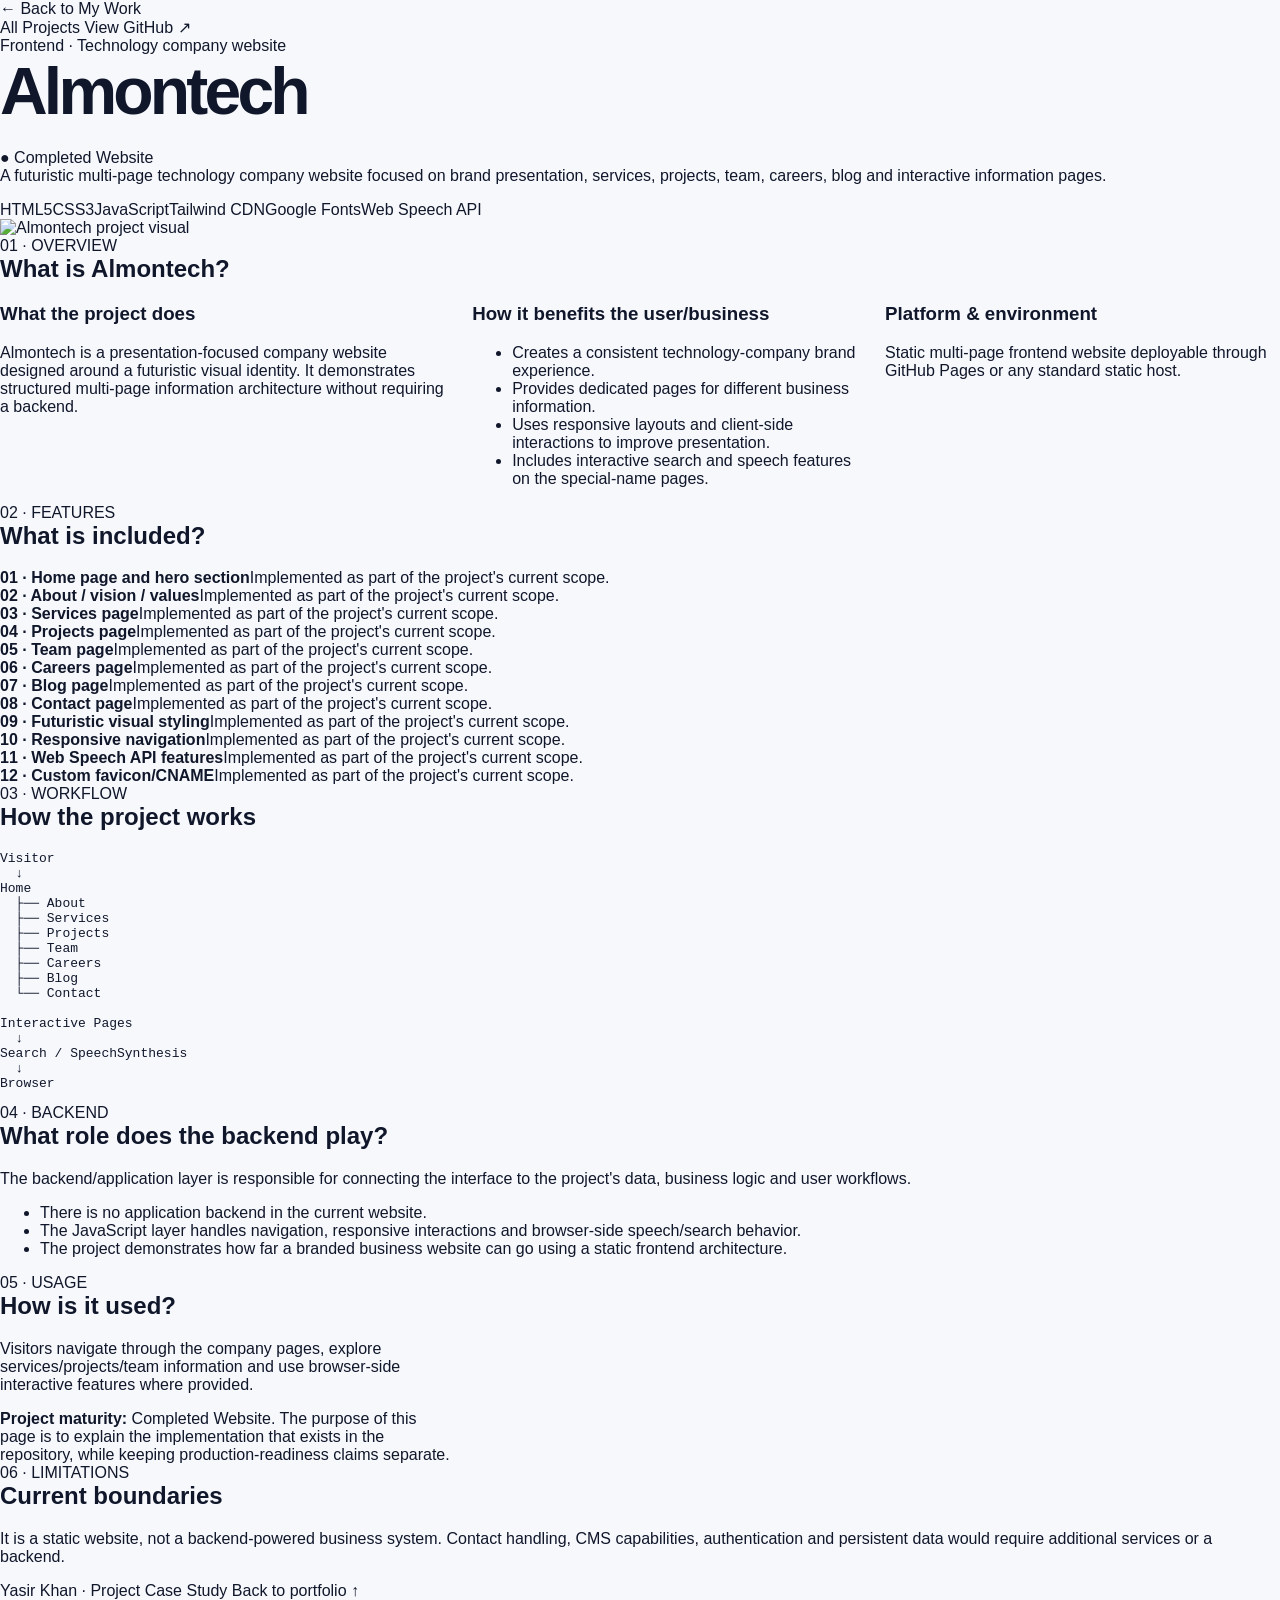
==== projects/almontech.html @ 85cd661d "Add Almontech project case study page" ====
<!DOCTYPE html>
<html lang="en">
<head>
  <meta charset="UTF-8">
  <meta name="viewport" content="width=device-width,initial-scale=1.0">
  <meta name="description" content="Almontech — Yasir Khan project case study: what it is, how it works, technology stack, workflow and backend role.">
  <title>Almontech | Yasir Khan Portfolio</title>
  <link rel="stylesheet" href="../styles.css">
  <link rel="stylesheet" href="project.css">
</head>
<body class="project-page">
  <header class="project-topbar">
    <div class="project-shell project-topbar-inner">
      <a class="project-back" href="../index.html#work">← Back to My Work</a>
      <div class="project-top-actions">
        <a href="../index.html#work">All Projects</a>
        <a class="primary" href="https://github.com/yasirkhan251/Almontech" target="_blank" rel="noreferrer">View GitHub ↗</a>
      </div>
    </div>
  </header>

  <main class="project-shell">
    <section class="project-hero" data-reveal>
      <div>
        <span class="project-kicker">Frontend · Technology company website</span>
        <h1>Almontech</h1>
        <span class="status-badge ">● Completed Website</span>
        <p class="project-lead">A futuristic multi-page technology company website focused on brand presentation, services, projects, team, careers, blog and interactive information pages.</p>
        <div class="project-meta"><span>HTML5</span><span>CSS3</span><span>JavaScript</span><span>Tailwind CDN</span><span>Google Fonts</span><span>Web Speech API</span></div>
      </div>
      <div class="project-hero-art">
        <img src="https://images.unsplash.com/photo-1516321318423-f06f85e504b3?auto=format&fit=crop&w=1400&q=80" alt="Almontech project visual">
      </div>
    </section>

    <section class="project-section">
      <div class="project-section-heading">
        <span class="project-kicker">01 · OVERVIEW</span>
        <h2>What is Almontech?</h2>
      </div>
      <div class="project-grid">
        <article class="project-card-detail" data-reveal>
          <h3>What the project does</h3>
          <p>Almontech is a presentation-focused company website designed around a futuristic visual identity. It demonstrates structured multi-page information architecture without requiring a backend.</p>
        </article>
        <article class="project-card-detail" data-reveal>
          <h3>How it benefits the user/business</h3>
          <ul><li>Creates a consistent technology-company brand experience.</li><li>Provides dedicated pages for different business information.</li><li>Uses responsive layouts and client-side interactions to improve presentation.</li><li>Includes interactive search and speech features on the special-name pages.</li></ul>
        </article>
        <article class="project-card-detail full" data-reveal>
          <h3>Platform & environment</h3>
          <p>Static multi-page frontend website deployable through GitHub Pages or any standard static host.</p>
        </article>
      </div>
    </section>

    <section class="project-section">
      <div class="project-section-heading">
        <span class="project-kicker">02 · FEATURES</span>
        <h2>What is included?</h2>
      </div>
      <div class="project-feature-list">
        <div data-reveal><strong>01 · Home page and hero section</strong><span>Implemented as part of the project's current scope.</span></div><div data-reveal><strong>02 · About / vision / values</strong><span>Implemented as part of the project's current scope.</span></div><div data-reveal><strong>03 · Services page</strong><span>Implemented as part of the project's current scope.</span></div><div data-reveal><strong>04 · Projects page</strong><span>Implemented as part of the project's current scope.</span></div><div data-reveal><strong>05 · Team page</strong><span>Implemented as part of the project's current scope.</span></div><div data-reveal><strong>06 · Careers page</strong><span>Implemented as part of the project's current scope.</span></div><div data-reveal><strong>07 · Blog page</strong><span>Implemented as part of the project's current scope.</span></div><div data-reveal><strong>08 · Contact page</strong><span>Implemented as part of the project's current scope.</span></div><div data-reveal><strong>09 · Futuristic visual styling</strong><span>Implemented as part of the project's current scope.</span></div><div data-reveal><strong>10 · Responsive navigation</strong><span>Implemented as part of the project's current scope.</span></div><div data-reveal><strong>11 · Web Speech API features</strong><span>Implemented as part of the project's current scope.</span></div><div data-reveal><strong>12 · Custom favicon/CNAME</strong><span>Implemented as part of the project's current scope.</span></div>
      </div>
    </section>

    <section class="project-section">
      <div class="project-section-heading">
        <span class="project-kicker">03 · WORKFLOW</span>
        <h2>How the project works</h2>
      </div>
      <article class="project-card-detail full" data-reveal>
        <pre class="project-flow">Visitor
  ↓
Home
  ├── About
  ├── Services
  ├── Projects
  ├── Team
  ├── Careers
  ├── Blog
  └── Contact

Interactive Pages
  ↓
Search / SpeechSynthesis
  ↓
Browser</pre>
      </article>
    </section>

    <section class="project-section">
      <div class="project-section-heading">
        <span class="project-kicker">04 · BACKEND</span>
        <h2>What role does the backend play?</h2>
      </div>
      <article class="project-backend" data-reveal>
        <p>The backend/application layer is responsible for connecting the interface to the project's data, business logic and user workflows.</p>
        <ul><li>There is no application backend in the current website.</li><li>The JavaScript layer handles navigation, responsive interactions and browser-side speech/search behavior.</li><li>The project demonstrates how far a branded business website can go using a static frontend architecture.</li></ul>
      </article>
    </section>

    <section class="project-section">
      <div class="project-section-heading">
        <span class="project-kicker">05 · USAGE</span>
        <h2>How is it used?</h2>
      </div>
      <div class="project-grid">
        <article class="project-card-detail full" data-reveal>
          <p>Visitors navigate through the company pages, explore services/projects/team information and use browser-side interactive features where provided.</p>
          <div class="project-note"><strong>Project maturity:</strong> Completed Website. The purpose of this page is to explain the implementation that exists in the repository, while keeping production-readiness claims separate.</div>
        </article>
      </div>
    </section>

    <section class="project-section">
      <div class="project-section-heading">
        <span class="project-kicker">06 · LIMITATIONS</span>
        <h2>Current boundaries</h2>
      </div>
      <article class="project-card-detail full" data-reveal>
        <p>It is a static website, not a backend-powered business system. Contact handling, CMS capabilities, authentication and persistent data would require additional services or a backend.</p>
      </article>
    </section>
  </main>

  <footer class="project-shell project-footer">
    <span>Yasir Khan · Project Case Study</span>
    <a href="../index.html#work">Back to portfolio ↑</a>
  </footer>

  <script src="project.js"></script>
</body>
</html>
---- styles.css ----
:root {
  --ink: #101828; --muted: #667085; --line: #e8ebf0; --blue: #3267e9; --blue-dark: #2452c7;
  --paper: #fbfcfe; --soft: #f2f5fa; --white: #fff; --font: "DM Sans", sans-serif; --display: "Manrope", sans-serif;
}
* { box-sizing: border-box; }
html { scroll-behavior: smooth; }
body { margin: 0; background: var(--paper); color: var(--ink); font-family: var(--font); -webkit-font-smoothing: antialiased; }
a { color: inherit; text-decoration: none; }
.container { width: min(1160px, calc(100% - 48px)); margin-inline: auto; }
.site-header { position: sticky; top: 0; z-index: 20; background: rgba(251,252,254,.88); backdrop-filter: blur(16px); border-bottom: 1px solid rgba(232,235,240,.75); }
.nav { height: 76px; display: flex; align-items: center; justify-content: space-between; }
.brand { display: inline-flex; align-items: center; gap: 10px; font: 800 21px var(--display); letter-spacing: -1px; }
.brand-mark { width: 34px; height: 34px; display: grid; place-items: center; border-radius: 10px; background: var(--ink); color: white; font: 800 11px var(--display); letter-spacing: -.5px; }
.brand-dot { color: var(--blue); }
.nav-links { display: flex; align-items: center; gap: 34px; font-size: 13px; font-weight: 600; color: #667085; }
.nav-link { transition: color .2s; }.nav-link:hover,.nav-link.active { color: var(--ink); }
.nav-cta { padding: 11px 16px; background: var(--ink); color: white; border-radius: 9px; transition: transform .2s, background .2s; }
.nav-cta:hover { background: var(--blue); transform: translateY(-2px); }.nav-cta span { margin-left: 8px; }
.menu-toggle { display: none; border: 0; background: none; padding: 8px; }
.menu-toggle span { display: block; width: 22px; height: 2px; background: var(--ink); margin: 5px; }
.hero { min-height: 630px; display: grid; grid-template-columns: 1.02fr .98fr; align-items: center; gap: 42px; padding-top: 52px; padding-bottom: 76px; }
.hero-copy { padding: 15px 0 0; position: relative; z-index: 1; }
.availability { display: inline-flex; align-items: center; gap: 9px; border: 1px solid #dcefe4; background: #f1fbf5; color: #28784a; padding: 8px 12px; border-radius: 100px; font-size: 11px; font-weight: 700; margin-bottom: 27px; }
.status-dot { width: 7px; height: 7px; background: #35b66a; border-radius: 50%; box-shadow: 0 0 0 4px #d9f5e4; }
.eyebrow { font-size: 10px; letter-spacing: 2px; font-weight: 800; color: var(--blue); margin: 0 0 16px; }
h1,h2,h3,p { margin-top: 0; }
h1 { font: 800 clamp(42px,5.3vw,66px)/1.12 var(--display); letter-spacing: -3.8px; margin: 0 0 20px; }
.gradient-text { background: linear-gradient(100deg,#3267e9 5%,#7c65dc 58%,#a46bd0); -webkit-background-clip: text; background-clip: text; color: transparent; }
.hero-description { max-width: 475px; font-size: 15px; line-height: 1.85; color: var(--muted); margin-bottom: 27px; }
.hero-actions { display: flex; gap: 12px; flex-wrap: wrap; }
.button { min-height: 46px; display: inline-flex; align-items: center; justify-content: center; gap: 13px; padding: 0 18px; border-radius: 9px; font-size: 12px; font-weight: 700; transition: transform .2s, box-shadow .2s, background .2s; }
.button:hover { transform: translateY(-2px); }.button-primary { color: white; background: var(--blue); box-shadow: 0 8px 18px rgba(50,103,233,.2); }.button-primary:hover { background: var(--blue-dark); box-shadow: 0 11px 24px rgba(50,103,233,.25); }
.button-secondary { border: 1px solid #e0e4eb; background: white; }.button-secondary:hover { border-color: #b6c4e8; }
.hero-meta { display: flex; align-items: center; gap: 22px; margin-top: 45px; color: #7a8494; font-size: 10px; line-height: 1.7; }
.meta-item { display: flex; align-items: center; gap: 10px; }.meta-item strong { color: #344054; font-weight: 700; }.meta-icon { color: var(--blue); font-size: 20px; }.code-icon { font-size: 15px; font-weight: 800; }.meta-divider { height: 30px; width: 1px; background: #e1e5ec; }
.hero-visual { min-height: 430px; position: relative; display: grid; place-items: center; }
.visual-glow { position: absolute; width: 370px; height: 370px; border-radius: 50%; background: radial-gradient(circle,rgba(95,131,239,.15),rgba(167,148,239,.08) 48%,transparent 72%); }
.browser-card { width: min(100%, 475px); position: relative; z-index: 1; border: 1px solid #e3e8f2; background: white; border-radius: 14px; padding: 9px; box-shadow: 0 25px 65px rgba(28,45,87,.13),0 3px 9px rgba(28,45,87,.04); transform: perspective(1000px) rotateY(-5deg) rotateX(2deg); }
.browser-top { height: 27px; display: flex; align-items: center; gap: 13px; padding: 0 7px 8px; }.browser-dots { display: flex; gap: 4px; }.browser-dots i,.preview-bar b { width: 6px; height: 6px; border-radius: 50%; background: #e2e6ee; }.browser-dots i:first-child { background: #f29b91; }.browser-dots i:nth-child(2) { background: #f4c56a; }.browser-dots i:nth-child(3) { background: #70c99b; }.browser-address { flex: 1; height: 17px; background: #f5f7fa; border-radius: 4px; display: flex; align-items: center; justify-content: center; gap: 5px; color: #a0a7b4; font-size: 6px; }.browser-address span { width: 5px; height: 5px; border: 1px solid #a0a7b4; border-radius: 2px; }.browser-menu { color: #a0a7b4; font-size: 8px; letter-spacing: 1px; }
.mock-site { border-radius: 7px; background: #f7f8fc; min-height: 292px; overflow: hidden; padding: 18px 22px 12px; }.mock-nav { display: flex; align-items: center; gap: 16px; }.mock-logo { width: 39px; height: 8px; border-radius: 3px; background: #27354e; }.mock-nav-lines { display: flex; gap: 11px; margin-left: auto; }.mock-nav-lines i { width: 24px; height: 4px; background: #d9deea; border-radius: 4px; }.mock-avatar { width: 16px; height: 16px; border-radius: 50%; background: #d7e1fb; }
.mock-content { display: grid; grid-template-columns: 1fr 1fr; align-items: center; gap: 12px; padding: 42px 0 30px; }.mock-kicker { width: 55px; height: 5px; border-radius: 3px; background: #8ba9f7; margin-bottom: 13px; }.mock-heading { width: 132px; height: 13px; border-radius: 3px; background: #27354e; margin-bottom: 7px; }.mock-heading.short { width: 94px; }.mock-paragraph { width: 125px; height: 4px; border-radius: 3px; background: #d6dce7; margin-top: 12px; }.mock-paragraph.tiny { width: 92px; margin-top: 5px; }.mock-button { width: 57px; height: 18px; border-radius: 4px; background: #4775ed; margin-top: 17px; }
.mock-art { height: 155px; position: relative; display: grid; place-items: center; }.art-circle { position: absolute; width: 125px; height: 125px; border-radius: 50%; background: linear-gradient(140deg,#c9d7ff,#e5dcff); right: 4px; top: 10px; }.art-card { position: relative; z-index: 1; width: 105px; height: 120px; background: white; border: 1px solid #edf0f5; border-radius: 7px; box-shadow: 0 9px 18px rgba(43,63,111,.1); padding: 11px; transform: rotate(5deg); }.art-card-top { height: 47px; background: linear-gradient(135deg,#b7cafa,#e4dafa); border-radius: 4px; margin-bottom: 9px; }.art-card-line { height: 5px; width: 67px; border-radius: 3px; background: #dfe4ed; margin-bottom: 5px; }.art-card-line.small { width: 42px; }.art-card-button { height: 12px; width: 37px; border-radius: 3px; background: #4775ed; margin-top: 8px; }.art-spark { position: absolute; z-index: 2; color: #8e7ce6; font-size: 23px; right: -3px; top: 0; }.mock-bottom { display: flex; gap: 6px; }.mock-bottom span { height: 5px; width: 31%; background: #e9edf5; border-radius: 3px; }
.floating-chip { position: absolute; z-index: 2; background: white; border: 1px solid #e8ebf2; box-shadow: 0 10px 25px rgba(30,47,88,.09); border-radius: 9px; padding: 11px 14px; display: flex; align-items: center; gap: 9px; color: #475467; font-size: 10px; font-weight: 700; }.chip-top { top: 40px; right: -5px; }.chip-bottom { bottom: 40px; left: -15px; }.chip-icon { display: grid; place-items: center; width: 22px; height: 22px; background: #f0edff; color: #7e6ce0; border-radius: 6px; font-size: 15px; }.check-icon { display: grid; place-items: center; width: 22px; height: 22px; background: #e6f8ed; color: #2a9b5b; border-radius: 6px; font-size: 13px; }.visual-index { position: absolute; bottom: 2px; right: 0; display: flex; align-items: center; gap: 9px; font-size: 8px; letter-spacing: 1.4px; color: #a2aab8; font-weight: 800; }.visual-index span { width: 30px; height: 1px; background: #cbd2df; }
.trust-strip { border-top: 1px solid #edf0f5; border-bottom: 1px solid #edf0f5; background: white; }.trust-inner { min-height: 75px; display: flex; align-items: center; justify-content: space-between; gap: 22px; }.trust-label { color: #a1a8b5; font-size: 9px; font-weight: 800; letter-spacing: 1.4px; }.trust-item { color: #667085; font-size: 11px; font-weight: 600; display: flex; align-items: center; gap: 8px; white-space: nowrap; }.trust-item span { color: #4775ed; font-size: 17px; }
.section { padding-top: 105px; padding-bottom: 105px; }.section-heading { display: flex; align-items: end; justify-content: space-between; gap: 24px; }.section-heading h2,.about-copy h2 { font: 800 39px/1.2 var(--display); letter-spacing: -1.8px; margin: 0; }.muted-heading { color: #a0a8b6; }.text-link { font-size: 11px; font-weight: 700; color: #667085; padding-bottom: 6px; }.text-link span { color: var(--blue); margin-left: 7px; }.section-intro { max-width: 490px; color: var(--muted); font-size: 13px; line-height: 1.8; margin: 20px 0 32px; }
.project-grid { display: grid; grid-template-columns: 1.15fr 1fr 1fr; gap: 18px; }.project-card { min-width: 0; background: white; border: 1px solid #e9edf3; border-radius: 12px; overflow: hidden; transition: transform .25s,box-shadow .25s; }.project-card:hover { transform: translateY(-5px); box-shadow: 0 18px 35px rgba(29,47,87,.08); }.project-preview { height: 205px; overflow: hidden; position: relative; display: grid; place-items: center; }.preview-shop { background: #f4f0ed; }.preview-browser { width: 82%; height: 155px; border-radius: 7px; background: white; box-shadow: 0 8px 25px rgba(54,44,37,.1); padding: 7px; transform: rotate(-2deg); }.preview-bar { display: flex; gap: 3px; padding: 2px 4px 8px; }.preview-bar b { width: 4px; height: 4px; }.shop-layout { display: flex; height: 130px; gap: 7px; }.shop-sidebar { width: 22%; background: #f5f3f1; border-radius: 3px; padding: 12px 5px; }.shop-sidebar i { display: block; height: 4px; width: 80%; background: #ded9d3; border-radius: 2px; margin-bottom: 9px; }.shop-products { flex: 1; }.shop-title { height: 8px; width: 45%; background: #4a403d; border-radius: 3px; margin: 4px 0 9px; }.product-row { display: flex; gap: 5px; margin-bottom: 6px; }.product { height: 49px; flex: 1; border-radius: 3px; background: #ead9d2; }.product-b { background: #d7dce6; }.product-c { background: #d5e1d2; }.product-d { background: #e5d5c9; }.product-e { background: #e3e0d6; }.product-f { background: #cbd7e5; }
.preview-booking { background: #eaf0f7; }.booking-map { width: 100%; height: 100%; position: relative; background-color: #edf2f6; background-image: linear-gradient(35deg,transparent 45%,#d9e3e9 46%,#d9e3e9 49%,transparent 50%),linear-gradient(125deg,transparent 39%,#d9e3e9 40%,#d9e3e9 43%,transparent 44%),linear-gradient(80deg,transparent 65%,#d9e3e9 66%,#d9e3e9 69%,transparent 70%); }.map-road { position: absolute; height: 8px; background: white; border: 1px solid #dce4e9; border-width: 1px 0; transform: rotate(-24deg); width: 130%; left: -15%; top: 40%; }.road-two { top: 75%; transform: rotate(28deg); }.road-three { top: 13%; transform: rotate(67deg); }.map-pin { position: absolute; z-index: 1; color: #4775ed; font-size: 19px; text-shadow: 0 2px white; }.pin-one { top: 25%; left: 28%; }.pin-two { bottom: 20%; right: 29%; color: #e17c61; }.booking-panel { position: absolute; z-index: 2; right: 13px; top: 18px; width: 105px; background: white; border-radius: 6px; padding: 10px; box-shadow: 0 6px 20px rgba(34,54,83,.12); }.panel-line { height: 5px; width: 55%; background: #dfe5ee; border-radius: 3px; margin: 7px 0; }.panel-line.wide { width: 80%; background: #34435b; }.panel-field { height: 17px; background: #f2f5f9; border: 1px solid #e8edf3; border-radius: 3px; margin-top: 6px; }.panel-action { height: 16px; background: #4775ed; border-radius: 3px; margin-top: 8px; }
.preview-service { background: #eaf1f8; }.service-window { width: 78%; height: 150px; background: white; border-radius: 7px; box-shadow: 0 8px 24px rgba(43,62,88,.1); overflow: hidden; }.service-top { height: 19px; background: #f7f9fb; display: flex; gap: 4px; align-items: center; padding: 0 8px; }.service-top span { width: 4px; height: 4px; border-radius: 50%; background: #d5dce6; }.service-content { padding: 15px 16px; }.service-title { width: 66%; height: 9px; background: #34445c; border-radius: 3px; }.service-subtitle { width: 84%; height: 4px; background: #e1e6ed; border-radius: 3px; margin-top: 7px; }.service-tiles { display: flex; gap: 7px; margin-top: 15px; }.service-tiles i { display: grid; place-items: center; width: 30px; height: 28px; border-radius: 4px; background: #edf3ff; color: #4775ed; font-size: 14px; font-style: normal; }.service-bottom { width: 100%; height: 15px; background: #4775ed; border-radius: 3px; margin-top: 12px; }
.project-info { padding: 17px 18px 19px; display: flex; align-items: center; justify-content: space-between; gap: 10px; }.project-type { font-size: 8px; letter-spacing: 1.5px; font-weight: 800; color: #4775ed; }.project-info h3 { font: 800 17px var(--display); letter-spacing: -.5px; margin: 7px 0 5px; }.project-info p { color: #7b8493; font-size: 10px; line-height: 1.5; margin: 0; }.project-arrow { align-self: flex-start; color: #9ca6b6; font-size: 17px; }.work-note { color: #8a93a1; font-size: 10px; margin: 19px 0 0; }
.about-section { background: #f3f6fb; padding: 88px 0; }.about-inner { display: grid; grid-template-columns: .7fr 1.3fr; align-items: center; gap: 80px; }.about-mark { width: 190px; height: 190px; border-radius: 28px; background: linear-gradient(145deg,#2e60d8,#8d77e6); display: grid; place-items: center; position: relative; box-shadow: 0 20px 40px rgba(65,91,184,.2); transform: rotate(-5deg); margin: auto; }.about-mark span { color: white; font: 800 48px var(--display); letter-spacing: -4px; }.about-mark i { position: absolute; width: 43px; height: 43px; border: 8px solid rgba(255,255,255,.28); border-radius: 50%; right: -12px; top: 16px; }.about-copy h2 { font-size: 35px; margin-bottom: 18px; }.about-copy > p:not(.eyebrow) { max-width: 620px; color: #667085; font-size: 12px; line-height: 1.9; margin-bottom: 12px; }.skill-list { display: flex; flex-wrap: wrap; gap: 7px; margin-top: 21px; }.skill-list span { border: 1px solid #dfe5ef; background: white; padding: 7px 10px; border-radius: 6px; color: #526075; font-size: 9px; font-weight: 700; }
.contact-section { padding-top: 90px; padding-bottom: 90px; }.contact-card { min-height: 290px; border-radius: 16px; background: #17233b; color: white; overflow: hidden; position: relative; padding: 48px 55px; display: flex; align-items: center; }.contact-content { position: relative; z-index: 2; }.contact-content .eyebrow { color: #9db8ff; }.contact-content h2 { font: 800 35px/1.2 var(--display); letter-spacing: -1.6px; margin: 0 0 13px; }.contact-content h2 span { color: #9db8ff; }.contact-content > p:not(.eyebrow) { color: #c2ccdd; font-size: 11px; margin-bottom: 18px; }.button-light { background: white; color: #17233b; min-height: 40px; }.contact-content small { display: block; color: #a7b3c7; font-size: 8px; margin-top: 10px; }.contact-orb { position: absolute; border-radius: 50%; border: 1px solid rgba(157,184,255,.18); }.orb-one { width: 350px; height: 350px; right: 80px; top: -30px; }.orb-two { width: 250px; height: 250px; right: 130px; top: 20px; background: radial-gradient(circle,rgba(69,104,192,.28),transparent 70%); }.contact-decoration { position: absolute; right: 110px; top: 50%; transform: translateY(-50%) rotate(8deg); width: 160px; height: 130px; }.deco-window { width: 130px; height: 95px; border: 1px solid rgba(205,218,255,.5); background: rgba(255,255,255,.06); border-radius: 8px; padding: 12px; box-shadow: 0 15px 40px rgba(0,0,0,.2); }.deco-window span { display: inline-block; width: 5px; height: 5px; border-radius: 50%; background: #a8bfff; margin-right: 4px; }.deco-code { display: grid; place-items: center; height: 55px; color: #a8bfff; font: 800 24px var(--display); }.deco-star { position: absolute; right: 0; top: -8px; color: #b5c7ff; font-size: 30px; }
.footer { min-height: 75px; border-top: 1px solid #edf0f5; display: flex; align-items: center; justify-content: space-between; gap: 15px; color: #98a1af; font-size: 9px; }.footer .brand { color: var(--ink); font-size: 16px; }.footer .brand-mark { width: 27px; height: 27px; border-radius: 8px; font-size: 9px; }.back-top { color: #667085; font-weight: 700; }
@media (max-width: 900px) { .hero { gap: 10px; grid-template-columns: 1fr .9fr; }.hero-visual { transform: scale(.92); }.chip-top { right: -12px; }.chip-bottom { left: -8px; }.trust-inner { flex-wrap: wrap; justify-content: center; padding: 18px 0; }.trust-label { width: 100%; text-align: center; }.project-grid { grid-template-columns: repeat(2,1fr); }.project-featured { grid-column: span 2; }.project-featured .project-preview { height: 235px; }.about-inner { gap: 45px; }.contact-decoration { right: 35px; opacity: .6; } }
@media (max-width: 650px) { .container { width: min(100% - 36px, 500px); }.nav { height: 66px; }.menu-toggle { display: block; cursor: pointer; }.nav-links { display: none; position: absolute; top: 65px; left: 0; right: 0; padding: 20px 24px 24px; background: white; border-bottom: 1px solid var(--line); flex-direction: column; align-items: stretch; gap: 18px; box-shadow: 0 14px 20px rgba(16,24,40,.05); }.nav-links.open { display: flex; }.nav-cta { text-align: center; }.hero { display: flex; flex-direction: column; align-items: stretch; padding-top: 55px; padding-bottom: 50px; gap: 20px; }.hero-copy { padding: 0; }.availability { margin-bottom: 22px; }.eyebrow { font-size: 9px; }.hero h1 { font-size: clamp(42px,12vw,58px); letter-spacing: -2.8px; }.hero-description { font-size: 13px; }.hero-meta { margin-top: 30px; }.hero-visual { min-height: 330px; transform: none; margin: 0 -4px; }.browser-card { width: 94%; }.mock-site { min-height: 250px; }.mock-content { padding: 30px 0 20px; }.mock-art { height: 135px; }.art-circle { width: 105px; height: 105px; }.art-card { transform: scale(.9) rotate(5deg); }.chip-top { top: 15px; right: 0; }.chip-bottom { bottom: 14px; left: 0; }.visual-index { bottom: -8px; }.trust-inner { gap: 13px 20px; }.trust-item { font-size: 10px; }.section { padding-top: 70px; padding-bottom: 70px; }.section-heading { align-items: flex-start; flex-direction: column; gap: 14px; }.section-heading h2,.about-copy h2 { font-size: 33px; }.section-intro { margin-top: 16px; }.project-grid { grid-template-columns: 1fr; gap: 14px; }.project-featured { grid-column: auto; }.project-preview,.project-featured .project-preview { height: 205px; }.about-section { padding: 65px 0; }.about-inner { grid-template-columns: 1fr; gap: 35px; }.about-mark { width: 145px; height: 145px; border-radius: 23px; }.about-mark span { font-size: 39px; }.about-copy h2 { margin-bottom: 14px; }.contact-section { padding-top: 65px; padding-bottom: 65px; }.contact-card { min-height: 310px; padding: 35px 26px; }.contact-content h2 { font-size: 31px; }.contact-decoration { right: -8px; top: auto; bottom: 12px; transform: scale(.72) rotate(8deg); opacity: .25; }.orb-one { right: -170px; }.orb-two { right: -100px; }.footer { min-height: 70px; flex-wrap: wrap; padding: 15px 0; }.footer > span { order: 3; width: 100%; text-align: center; } }
@media (prefers-reduced-motion: reduce) { html { scroll-behavior: auto; } *,*::before,*::after { transition-duration: .01ms !important; animation-duration: .01ms !important; } }


/* --- Visual refresh: bolder, more expressive portfolio styling --- */
:root { --ink:#10172b; --blue:#5b7cfa; --paper:#f7f8fc; }
body { background:#f7f8fc; }
.site-header { background:rgba(9,15,31,.94); border-bottom:1px solid rgba(255,255,255,.08); }
.site-header .brand { color:#fff; }
.site-header .brand-mark { background:linear-gradient(135deg,#5b7cfa,#a46bfa); box-shadow:0 5px 18px rgba(91,124,250,.35); }
.site-header .nav-links { color:#aab4cb; }
.site-header .nav-link:hover,.site-header .nav-link.active { color:#fff; }
.site-header .nav-cta { background:#fff; color:#10172b; }
.site-header .nav-cta:hover { background:#b9c7ff; }
.menu-toggle span { background:#fff; }
.hero { width:100%; max-width:none; min-height:680px; padding:80px max(24px,calc((100% - 1160px)/2)) 80px; background:radial-gradient(ellipse at 76% 42%,rgba(72,94,200,.26),transparent 36%),radial-gradient(ellipse at 14% 12%,rgba(113,64,196,.18),transparent 30%),#0b1224; color:#fff; position:relative; overflow:hidden; }
.hero:before { content:""; position:absolute; inset:0; opacity:.16; pointer-events:none; background-image:linear-gradient(rgba(255,255,255,.07) 1px,transparent 1px),linear-gradient(90deg,rgba(255,255,255,.07) 1px,transparent 1px); background-size:46px 46px; mask-image:linear-gradient(to right,black,transparent 88%); }
.hero-copy { padding-top:0; }
.availability { background:rgba(41,190,116,.1); border-color:rgba(81,220,150,.28); color:#8af0b7; }
.status-dot { box-shadow:0 0 0 4px rgba(53,182,106,.15),0 0 16px #35b66a; }
.hero .eyebrow { color:#9fb3ff; }
.eyebrow-line { display:inline-block; width:25px; height:1px; background:#7996ff; vertical-align:middle; margin-right:7px; }
.hero h1 { font-size:clamp(48px,6vw,76px); letter-spacing:-4.8px; line-height:1.06; }
.gradient-text { background:linear-gradient(100deg,#8fa7ff 5%,#c7a4ff 58%,#f1a8d5); -webkit-background-clip:text; background-clip:text; }
.hero-description { color:#aab5cc; max-width:490px; }
.button-primary { background:linear-gradient(110deg,#5275f5,#8865e9); box-shadow:0 10px 30px rgba(81,105,231,.32); }
.button-primary:hover { background:linear-gradient(110deg,#6787ff,#9a79f4); }
.button-secondary { color:#f4f6ff; background:rgba(255,255,255,.06); border-color:rgba(255,255,255,.16); }
.button-secondary:hover { background:rgba(255,255,255,.12); border-color:rgba(255,255,255,.3); }
.hero-meta { color:#8793ad; }
.meta-item strong { color:#e8edff; }
.meta-divider { background:rgba(255,255,255,.15); }
.hero-visual { z-index:1; }
.visual-glow { width:450px;height:450px;background:radial-gradient(circle,rgba(94,116,255,.27),rgba(174,104,239,.12) 48%,transparent 72%); filter:blur(2px); }
.browser-card { border-color:rgba(255,255,255,.22); box-shadow:0 30px 90px rgba(0,0,0,.38),0 0 45px rgba(94,116,255,.12); transform:perspective(1000px) rotateY(-8deg) rotateX(3deg); animation:float-card 6s ease-in-out infinite; }
.floating-chip { border-color:rgba(255,255,255,.16); box-shadow:0 12px 30px rgba(0,0,0,.25); }
.chip-top { animation:float-chip 5s ease-in-out infinite; }
.chip-bottom { animation:float-chip 6s ease-in-out infinite reverse; }
.visual-index { color:#7885a3; }
.visual-index span { background:#53617f; }
.scroll-cue { position:absolute; bottom:2px; left:0; display:flex; align-items:center; gap:9px; color:#71809f; font-size:8px; letter-spacing:1.4px; font-weight:800; }
.scroll-cue span { width:20px;height:28px;border:1px solid #53617f;border-radius:12px;position:relative; }
.scroll-cue span:after { content:"";position:absolute;left:8px;top:5px;width:2px;height:5px;border-radius:2px;background:#a2b4ff;animation:scroll-dot 1.5s infinite; }
.proof-strip { display:grid;grid-template-columns:repeat(4,1fr);gap:12px;position:relative;z-index:3;margin-top:-1px;padding-top:22px;padding-bottom:22px; }
.proof-card { background:#fff;border:1px solid #e9edf5;border-radius:12px;padding:17px 20px;display:flex;align-items:center;gap:13px;box-shadow:0 10px 28px rgba(21,35,75,.045); }
.proof-number { font:800 20px var(--display);letter-spacing:-.8px;color:#315de0; }
.proof-label { color:#7b8495;font-size:10px;font-weight:700; }
.trust-strip { background:#f7f8fc;border:0; }
.trust-inner { min-height:65px;border-bottom:1px solid #e8ebf2; }
.work-section { padding-top:100px; }
.section-heading h2,.about-copy h2 { font-size:clamp(34px,4vw,46px); }
.project-card { border-radius:16px;box-shadow:0 8px 24px rgba(24,37,75,.035); }
.project-preview { height:225px; }
.project-featured .project-preview { height:225px; }
.project-info { padding:20px; }
.project-info h3 { font-size:19px; }
.project-arrow { width:30px;height:30px;display:grid;place-items:center;border-radius:50%;background:#f0f3ff;color:#4167e9;transition:transform .2s; }
.project-card:hover .project-arrow { transform:translate(2px,-2px); }
.about-section { background:#eef2fa;position:relative;overflow:hidden; }
.about-section:before { content:"";position:absolute;width:440px;height:440px;border-radius:50%;border:1px solid rgba(77,105,198,.08);right:-160px;top:-180px; }
.about-mark { background:linear-gradient(145deg,#182b62,#5577f1 60%,#b178e7);box-shadow:0 25px 55px rgba(53,77,165,.24); }
.skill-list span { border-radius:100px;padding:8px 13px; }
.contact-card { background:radial-gradient(ellipse at 78% 50%,rgba(81,106,222,.34),transparent 34%),linear-gradient(115deg,#111a31,#1a2850);box-shadow:0 24px 55px rgba(25,38,83,.15); }
.contact-card:after { content:"";position:absolute;inset:0;pointer-events:none;background-image:linear-gradient(rgba(255,255,255,.045) 1px,transparent 1px),linear-gradient(90deg,rgba(255,255,255,.045) 1px,transparent 1px);background-size:32px 32px;mask-image:linear-gradient(to left,black,transparent 75%); }
.button-light { box-shadow:0 8px 20px rgba(0,0,0,.15); }
.footer .brand-mark { background:linear-gradient(135deg,#5b7cfa,#a46bfa); }
.reveal { opacity:0;transform:translateY(22px);transition:opacity .7s ease,transform .7s ease; }
.reveal.is-visible { opacity:1;transform:translateY(0); }
@keyframes float-card { 0%,100%{transform:perspective(1000px) rotateY(-8deg) rotateX(3deg) translateY(0)}50%{transform:perspective(1000px) rotateY(-8deg) rotateX(3deg) translateY(-9px)} }
@keyframes float-chip { 0%,100%{transform:translateY(0)}50%{transform:translateY(-8px)} }
@keyframes scroll-dot { 0%{transform:translateY(0);opacity:1}100%{transform:translateY(9px);opacity:0} }
@media (max-width:900px) { .hero { padding-left:24px;padding-right:24px; }.proof-strip { grid-template-columns:repeat(2,1fr); }.hero h1 { letter-spacing:-3px; } }
@media (max-width:650px) {
  .site-header .nav-links { background:#10172b;border-bottom-color:rgba(255,255,255,.1); }
  .site-header .nav-link { color:#b4bfd5; }.site-header .nav-link.active,.site-header .nav-link:hover { color:#fff; }
  .hero { width:100%;padding:55px 18px 48px;min-height:0; }
  .hero h1 { font-size:clamp(43px,12vw,60px);letter-spacing:-3px; }
  .hero-visual { min-height:320px; }
  .proof-strip { width:calc(100% - 36px);grid-template-columns:repeat(2,1fr);padding-top:16px;padding-bottom:14px;gap:9px; }
  .proof-card { padding:13px 12px;gap:8px; }.proof-number { font-size:17px; }.proof-label { font-size:9px; }
  .trust-inner { border-bottom:1px solid #e8ebf2; }
  .project-preview,.project-featured .project-preview { height:205px; }
}
@media (prefers-reduced-motion: reduce) { .browser-card,.chip-top,.chip-bottom,.scroll-cue span:after { animation:none; } .reveal { opacity:1;transform:none; } }

/* v3: deeper portfolio storytelling + photographic project previews */
.project-showcase{display:grid;grid-template-columns:repeat(2,minmax(0,1fr));gap:28px;margin-top:42px}
.project-card{overflow:hidden;border:1px solid rgba(255,255,255,.1);background:linear-gradient(180deg,rgba(255,255,255,.045),rgba(255,255,255,.02));box-shadow:0 24px 70px rgba(0,0,0,.24);transition:transform .35s ease,border-color .35s ease,box-shadow .35s ease}
.project-card:hover{transform:translateY(-6px);border-color:rgba(255,255,255,.22);box-shadow:0 30px 85px rgba(0,0,0,.34)}
.project-image-wrap{position:relative;aspect-ratio:16/9;overflow:hidden;background:#0c0e15}
.project-image{display:block;width:100%;height:100%;object-fit:cover;filter:saturate(.92) contrast(1.05);transition:transform .55s ease,filter .55s ease}
.project-card:hover .project-image{transform:scale(1.035);filter:saturate(1.08) contrast(1.06)}
.project-image-wrap:after{content:"";position:absolute;inset:0;background:linear-gradient(180deg,rgba(0,0,0,.02),rgba(0,0,0,.58));pointer-events:none}
.image-tag{position:absolute;z-index:2;left:18px;top:18px;padding:7px 11px;border:1px solid rgba(255,255,255,.2);background:rgba(10,11,17,.6);backdrop-filter:blur(8px);font-size:10px;letter-spacing:.14em;font-weight:800}
.project-info{display:flex;gap:22px;justify-content:space-between;padding:27px 27px 29px}.project-info h3{margin:.35rem 0 .55rem;font-size:30px}.project-info p{color:#abb1c1;line-height:1.72;max-width:55ch}.tech-row{display:flex;flex-wrap:wrap;gap:8px;margin-top:17px}.tech-row span{font-size:11px;letter-spacing:.04em;padding:7px 10px;border:1px solid rgba(255,255,255,.1);color:#d9dce7;background:rgba(255,255,255,.03)}.project-arrow{display:grid;place-items:center;flex:0 0 auto;width:46px;height:46px;border:1px solid rgba(255,255,255,.13);color:#fff;text-decoration:none;font-size:20px;transition:background .25s ease,transform .25s ease}.project-card:hover .project-arrow{background:#fff;color:#0b0c10;transform:translate(2px,-2px)}
.project-featured{grid-column:1/-1}.project-featured .project-image-wrap{aspect-ratio:2.25/1}.repo-panel{margin-top:30px;padding:32px;display:flex;align-items:center;justify-content:space-between;gap:28px;border:1px solid rgba(255,255,255,.11);background:radial-gradient(circle at 84% 18%,rgba(116,88,255,.14),transparent 32%),rgba(255,255,255,.025)}.repo-kicker{font-size:10px;letter-spacing:.16em;font-weight:800;color:#8f95a7}.repo-panel h3{margin:9px 0 8px;font-size:22px}.repo-panel p{color:#aeb4c3;line-height:1.7;max-width:70ch}
.deep-dive{padding-top:120px}.process-grid{display:grid;grid-template-columns:repeat(5,1fr);gap:12px;margin-top:45px}.process-step{padding:26px 20px;min-height:220px;border-top:1px solid rgba(255,255,255,.13);background:linear-gradient(180deg,rgba(255,255,255,.025),transparent)}.process-step>span{font-size:11px;letter-spacing:.15em;color:#888fa2}.process-step h3{margin:27px 0 9px;font-size:21px}.process-step p{font-size:14px;line-height:1.75;color:#aab0bf}
.capability-section{padding:120px 0;background:linear-gradient(180deg,rgba(255,255,255,.012),rgba(255,255,255,.03),rgba(255,255,255,.012));border-top:1px solid rgba(255,255,255,.06);border-bottom:1px solid rgba(255,255,255,.06)}.capability-inner{display:grid;grid-template-columns:.9fr 1.1fr;gap:90px}.capability-inner h2{font-size:clamp(38px,5vw,66px);margin:14px 0 20px}.capability-copy{color:#aeb4c3;max-width:52ch;line-height:1.8}.capability-list{border-top:1px solid rgba(255,255,255,.11)}.capability-list>div{display:flex;gap:22px;justify-content:space-between;padding:22px 0;border-bottom:1px solid rgba(255,255,255,.11)}.capability-list strong{font-size:17px}.capability-list span{color:#a5abba;text-align:right;max-width:42ch;line-height:1.55;font-size:14px}
.contact-actions{display:flex;gap:12px;flex-wrap:wrap;margin-top:24px}.button-ghost-light{display:inline-flex;align-items:center;justify-content:center;gap:10px;border:1px solid rgba(255,255,255,.35);color:white;text-decoration:none;padding:14px 18px}.button-ghost-light:hover{background:rgba(255,255,255,.08)}
.reveal{opacity:0;transform:translateY(18px);transition:opacity .7s ease,transform .7s ease}.reveal.visible{opacity:1;transform:none}
@media (max-width:980px){.project-showcase{grid-template-columns:1fr}.project-featured{grid-column:auto}.project-featured .project-image-wrap{aspect-ratio:16/9}.process-grid{grid-template-columns:repeat(2,1fr)}.capability-inner{grid-template-columns:1fr;gap:45px}.capability-list span{max-width:48ch}.repo-panel{align-items:flex-start;flex-direction:column}}
@media (max-width:640px){.process-grid{grid-template-columns:1fr}.capability-list>div{flex-direction:column;gap:8px}.capability-list span{text-align:left}.project-info{padding:22px}.project-info h3{font-size:26px}.repo-panel{padding:24px}.project-showcase{gap:18px}}


/* Pricing packages */
.pricing-section{padding-top:115px;padding-bottom:120px}.pricing-grid{display:grid;grid-template-columns:repeat(3,minmax(0,1fr));gap:18px;margin-top:42px;align-items:stretch}.pricing-card{position:relative;padding:30px 26px;border:1px solid rgba(255,255,255,.12);background:linear-gradient(180deg,rgba(255,255,255,.055),rgba(255,255,255,.02));box-shadow:0 22px 65px rgba(0,0,0,.2);display:flex;flex-direction:column}.pricing-featured{border-color:rgba(92,125,255,.65);background:linear-gradient(180deg,rgba(75,101,205,.16),rgba(255,255,255,.025))}.pricing-premium{border-color:rgba(167,116,255,.42)}.pricing-kicker{font-size:10px;letter-spacing:.16em;font-weight:800;color:#9ca7c5}.pricing-card h3{font-size:25px;margin:12px 0 8px}.pricing-description{color:#aeb4c3;line-height:1.65;font-size:13px;min-height:64px}.pricing-price{display:flex;flex-direction:column;gap:3px;margin:22px 0 18px}.pricing-price strong{font:800 clamp(27px,2.5vw,36px) var(--display);letter-spacing:-1.5px;color:#fff}.pricing-price span{font-size:11px;color:#929bad}.pricing-button{width:100%;margin-bottom:22px;text-align:center}.pricing-card ul{list-style:none;padding:0;margin:0;display:grid;gap:12px}.pricing-card li{position:relative;padding-left:20px;color:#c6cad5;font-size:12px;line-height:1.5}.pricing-card li:before{content:"✓";position:absolute;left:0;color:#83a0ff;font-weight:800}.pricing-popular{position:absolute;right:18px;top:18px;padding:6px 9px;background:#263d9c;color:#dce5ff;font-size:9px;font-weight:800;letter-spacing:.1em}.premium-label{background:#4c2a83;color:#f0e2ff}.pricing-note{margin:22px auto 0;max-width:900px;color:#8f98ad;font-size:11px;line-height:1.7;text-align:center}
@media(max-width:980px){.pricing-grid{grid-template-columns:1fr;max-width:650px;margin-left:auto;margin-right:auto}.pricing-description{min-height:0}.pricing-card{padding:28px}}

/* Pricing readability fix: use the portfolio's light theme with accessible contrast. */
.pricing-section .section-intro { color:#475467; }
.pricing-grid .pricing-card {
  background:#fff;
  color:#101828;
  border:1px solid #d9deea;
  border-radius:16px;
  box-shadow:0 14px 38px rgba(16,24,40,.08);
}
.pricing-grid .pricing-featured {
  background:linear-gradient(180deg,#f0f4ff 0%,#fff 70%);
  border:2px solid #5577f1;
  box-shadow:0 18px 44px rgba(50,103,233,.14);
}
.pricing-grid .pricing-premium { border:1px solid #bda4f5; }
.pricing-grid .pricing-kicker { color:#667085; }
.pricing-grid .pricing-card h3 { color:#101828; }
.pricing-grid .pricing-description { color:#475467; }
.pricing-grid .pricing-price strong { color:#101828; }
.pricing-grid .pricing-price span { color:#667085; }
.pricing-grid .pricing-card li { color:#344054; font-size:13px; }
.pricing-grid .pricing-card li:before { color:#3267e9; }
.pricing-grid .pricing-button.button-secondary { color:#24324b; background:#fff; border:1px solid #d0d5dd; }
.pricing-grid .pricing-button.button-secondary:hover { background:#f8faff; border-color:#8aa1f5; }
.pricing-grid .pricing-button.button-primary { color:#fff; }
.pricing-section .pricing-note { color:#667085; }
@media (prefers-reduced-motion: no-preference) {
  .pricing-grid .pricing-card { transition:transform .25s ease,box-shadow .25s ease,border-color .25s ease; }
  .pricing-grid .pricing-card:hover { transform:translateY(-4px); box-shadow:0 20px 48px rgba(16,24,40,.12); }
}

/* Revised pricing: two customer segments */
.pricing-segment-header{margin-top:54px;padding:28px 30px;display:flex;align-items:flex-end;justify-content:space-between;gap:30px;border:1px solid #d9deea;border-radius:18px;background:linear-gradient(135deg,#f7f9ff,#fff)}
.pricing-segment-header h3{margin:7px 0 6px;color:#101828;font-size:30px}
.pricing-segment-header p{margin:0;color:#667085;max-width:700px;line-height:1.65;font-size:14px}
.segment-label{font-size:10px;letter-spacing:.16em;font-weight:800;color:#5577f1}
.segment-range{font-size:18px;font-weight:800;color:#101828;white-space:nowrap}
.business-segment{margin-top:78px;background:linear-gradient(135deg,#f8f5ff,#fff);border-color:#dfd5f7}
.business-segment .segment-label{color:#7048b8}
.pricing-grid{grid-template-columns:repeat(3,minmax(0,1fr))}
.business-grid{grid-template-columns:repeat(2,minmax(0,1fr));max-width:1050px;margin-left:auto;margin-right:auto}
.business-grid .pricing-card{min-height:100%}
.pricing-custom{border:2px solid #7048b8 !important;background:linear-gradient(180deg,#faf7ff 0%,#fff 70%) !important}
.custom-label{background:#7048b8;color:#fff}
.best-for{margin:22px 0 0;padding-top:17px;border-top:1px solid #e4e7ec;color:#667085;font-size:12px;line-height:1.6}
.best-for strong{color:#344054}
.addons-panel{margin-top:28px;padding:30px;border:1px solid #d9deea;border-radius:18px;background:#fff;display:grid;grid-template-columns:.75fr 1.25fr;gap:35px;align-items:start;box-shadow:0 14px 38px rgba(16,24,40,.06)}
.addons-panel h3{margin:7px 0 8px;color:#101828;font-size:25px}
.addons-panel p{margin:0;color:#667085;line-height:1.65;font-size:13px}
.addon-list{display:flex;flex-wrap:wrap;gap:9px}
.addon-list span{padding:9px 12px;border:1px solid #d9deea;border-radius:999px;background:#f8faff;color:#344054;font-size:12px}
@media(max-width:980px){
  .pricing-segment-header{align-items:flex-start;flex-direction:column}.segment-range{white-space:normal}
  .pricing-grid,.business-grid{grid-template-columns:1fr;max-width:650px}
  .addons-panel{grid-template-columns:1fr}
}
@media(max-width:640px){
  .pricing-segment-header{padding:23px}.pricing-segment-header h3{font-size:25px}.addons-panel{padding:22px}.addon-list{gap:7px}.addon-list span{font-size:11px}
}

/* Package consultation */
.pricing-actions{display:grid;grid-template-columns:1fr;gap:8px;margin-bottom:22px}
.pricing-actions .pricing-button{margin:0;width:100%}
.button-whatsapp{background:#dff8e7!important;color:#116b3a!important;border:1px solid #9bd8b2!important}
.button-whatsapp:hover{background:#c9f1d7!important;border-color:#72c794!important}
.button-email{background:#eef2ff!important;color:#2948a8!important;border:1px solid #b8c6ff!important}
.button-email:hover{background:#e2e8ff!important;border-color:#8ea6ff!important}
.consult-modal{position:fixed;inset:0;z-index:9999;display:none;align-items:center;justify-content:center;padding:22px}
.consult-modal.is-open{display:flex}
.consult-backdrop{position:absolute;inset:0;background:rgba(4,8,18,.76);backdrop-filter:blur(8px)}
.consult-dialog{position:relative;width:min(760px,100%);max-height:min(90vh,850px);overflow:auto;background:#111827;color:#eef2ff;border:1px solid rgba(255,255,255,.13);box-shadow:0 30px 100px rgba(0,0,0,.45);padding:32px;border-radius:18px;z-index:1}
.consult-close{position:absolute;right:18px;top:14px;border:0;background:transparent;color:#aeb8ca;font-size:30px;cursor:pointer;line-height:1}
.consult-dialog h2{font-size:30px;margin:7px 35px 8px 0;letter-spacing:-1px}
.consult-dialog h2 span{color:#91a9ff}
.consult-subtitle{color:#9da8bc;font-size:12px;line-height:1.7;margin-bottom:22px}
.consult-grid{display:grid;grid-template-columns:repeat(3,1fr);gap:12px;margin-bottom:14px}
.consult-dialog label{display:block;color:#b9c3d5;font-size:11px;font-weight:700}
.consult-dialog input,.consult-dialog textarea{display:block;width:100%;box-sizing:border-box;margin-top:7px;background:#0b1220;color:#f5f7ff;border:1px solid #2a3549;border-radius:9px;padding:12px;font:500 12px/1.5 var(--body);outline:none}
.consult-dialog input:focus,.consult-dialog textarea:focus{border-color:#708cff;box-shadow:0 0 0 3px rgba(112,140,255,.12)}
.consult-dialog textarea{resize:vertical;min-height:230px}
.consult-label{margin-top:4px}
.consult-actions{display:flex;gap:10px;flex-wrap:wrap;margin-top:16px}
.consult-actions .button{flex:1;min-width:180px;cursor:pointer}
.consult-note{font-size:10px;color:#7f8ba0;line-height:1.6;margin:13px 0 0}
body.modal-open{overflow:hidden}
@media(max-width:650px){.consult-modal{padding:12px}.consult-dialog{padding:25px 19px;border-radius:15px}.consult-grid{grid-template-columns:1fr}.consult-dialog h2{font-size:24px}.consult-actions{display:grid;grid-template-columns:1fr}.consult-actions .button{width:100%}}


/* Portfolio project index / filters */
.work-toolbar{
  margin-top:42px;
  padding:30px 32px;
  display:flex;
  align-items:flex-end;
  justify-content:space-between;
  gap:32px;
  border:1px solid rgba(255,255,255,.11);
  background:
    radial-gradient(circle at 85% 10%,rgba(95,115,255,.14),transparent 30%),
    rgba(255,255,255,.025);
}
.work-filter-copy{max-width:650px}
.work-filter-copy h3{margin:8px 0 9px;font-size:25px;letter-spacing:-.5px}
.work-filter-copy p{margin:0;color:#aeb4c3;line-height:1.7;font-size:13px}
.work-filters{
  display:flex;
  gap:8px;
  flex-wrap:wrap;
  justify-content:flex-end;
}
.work-filter{
  appearance:none;
  border:1px solid rgba(255,255,255,.13);
  background:rgba(255,255,255,.035);
  color:#bfc5d3;
  padding:10px 13px;
  border-radius:999px;
  font:700 11px/1 var(--body);
  letter-spacing:.02em;
  cursor:pointer;
  transition:background .2s ease,border-color .2s ease,color .2s ease,transform .2s ease;
}
.work-filter span{
  display:inline-grid;
  place-items:center;
  min-width:20px;
  height:20px;
  margin-left:5px;
  padding:0 5px;
  border-radius:999px;
  background:rgba(255,255,255,.08);
  font-size:9px;
}
.work-filter:hover{
  color:#fff;
  border-color:rgba(255,255,255,.24);
  transform:translateY(-1px);
}
.work-filter.active{
  color:#0a0d14;
  background:#fff;
  border-color:#fff;
}
.work-filter.active span{
  color:#fff;
  background:#5577f1;
}
.project-card.is-hidden{
  display:none;
}
.project-card.project-filter-match{
  animation:project-filter-in .35s ease both;
}
@keyframes project-filter-in{
  from{opacity:0;transform:translateY(10px)}
  to{opacity:1;transform:none}
}
.project-count-note{
  display:inline-block;
  margin-top:10px;
  color:#8790a3;
  font-size:10px;
  letter-spacing:.08em;
  text-transform:uppercase;
  font-weight:800;
}
@media(max-width:980px){
  .work-toolbar{
    align-items:flex-start;
    flex-direction:column;
  }
  .work-filters{
    justify-content:flex-start;
  }
}
@media(max-width:640px){
  .work-toolbar{
    padding:23px 20px;
  }
  .work-filter-copy h3{
    font-size:22px;
  }
  .work-filters{
    gap:7px;
  }
  .work-filter{
    padding:9px 11px;
    font-size:10px;
  }
}
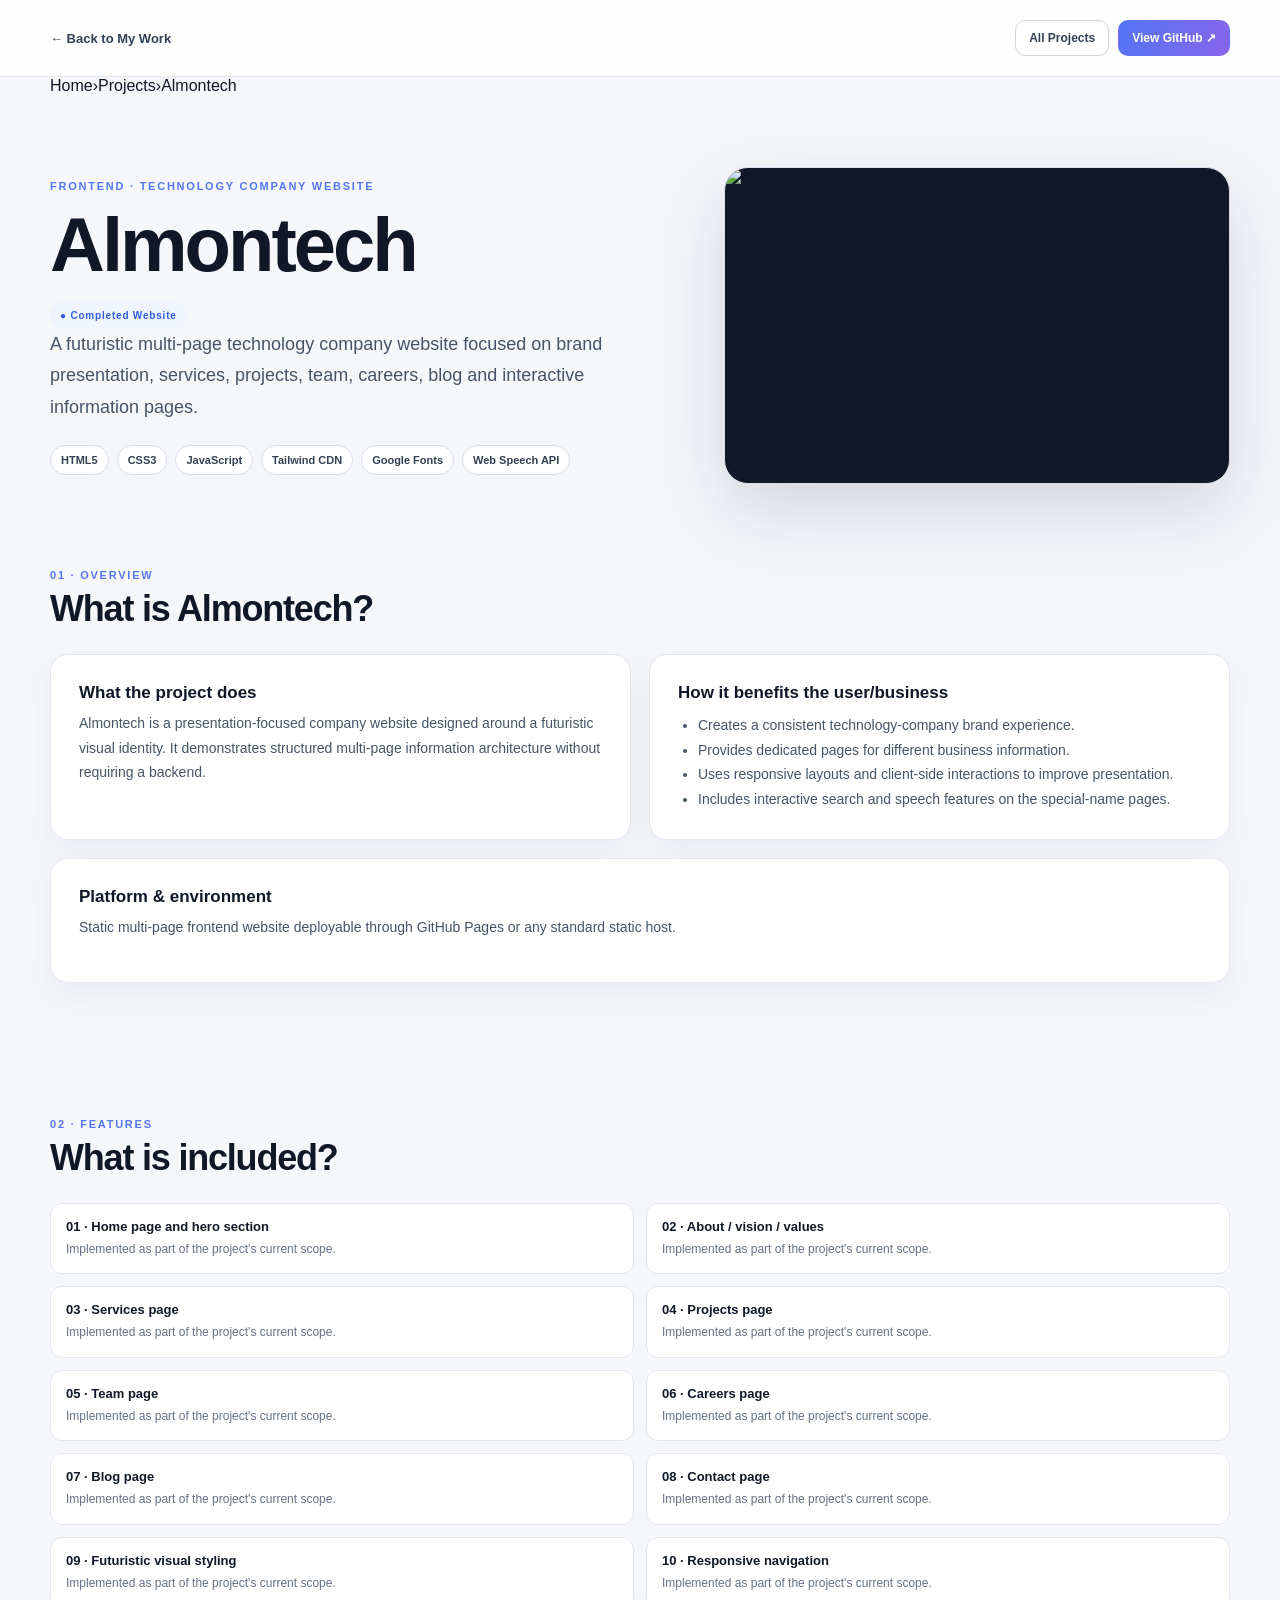
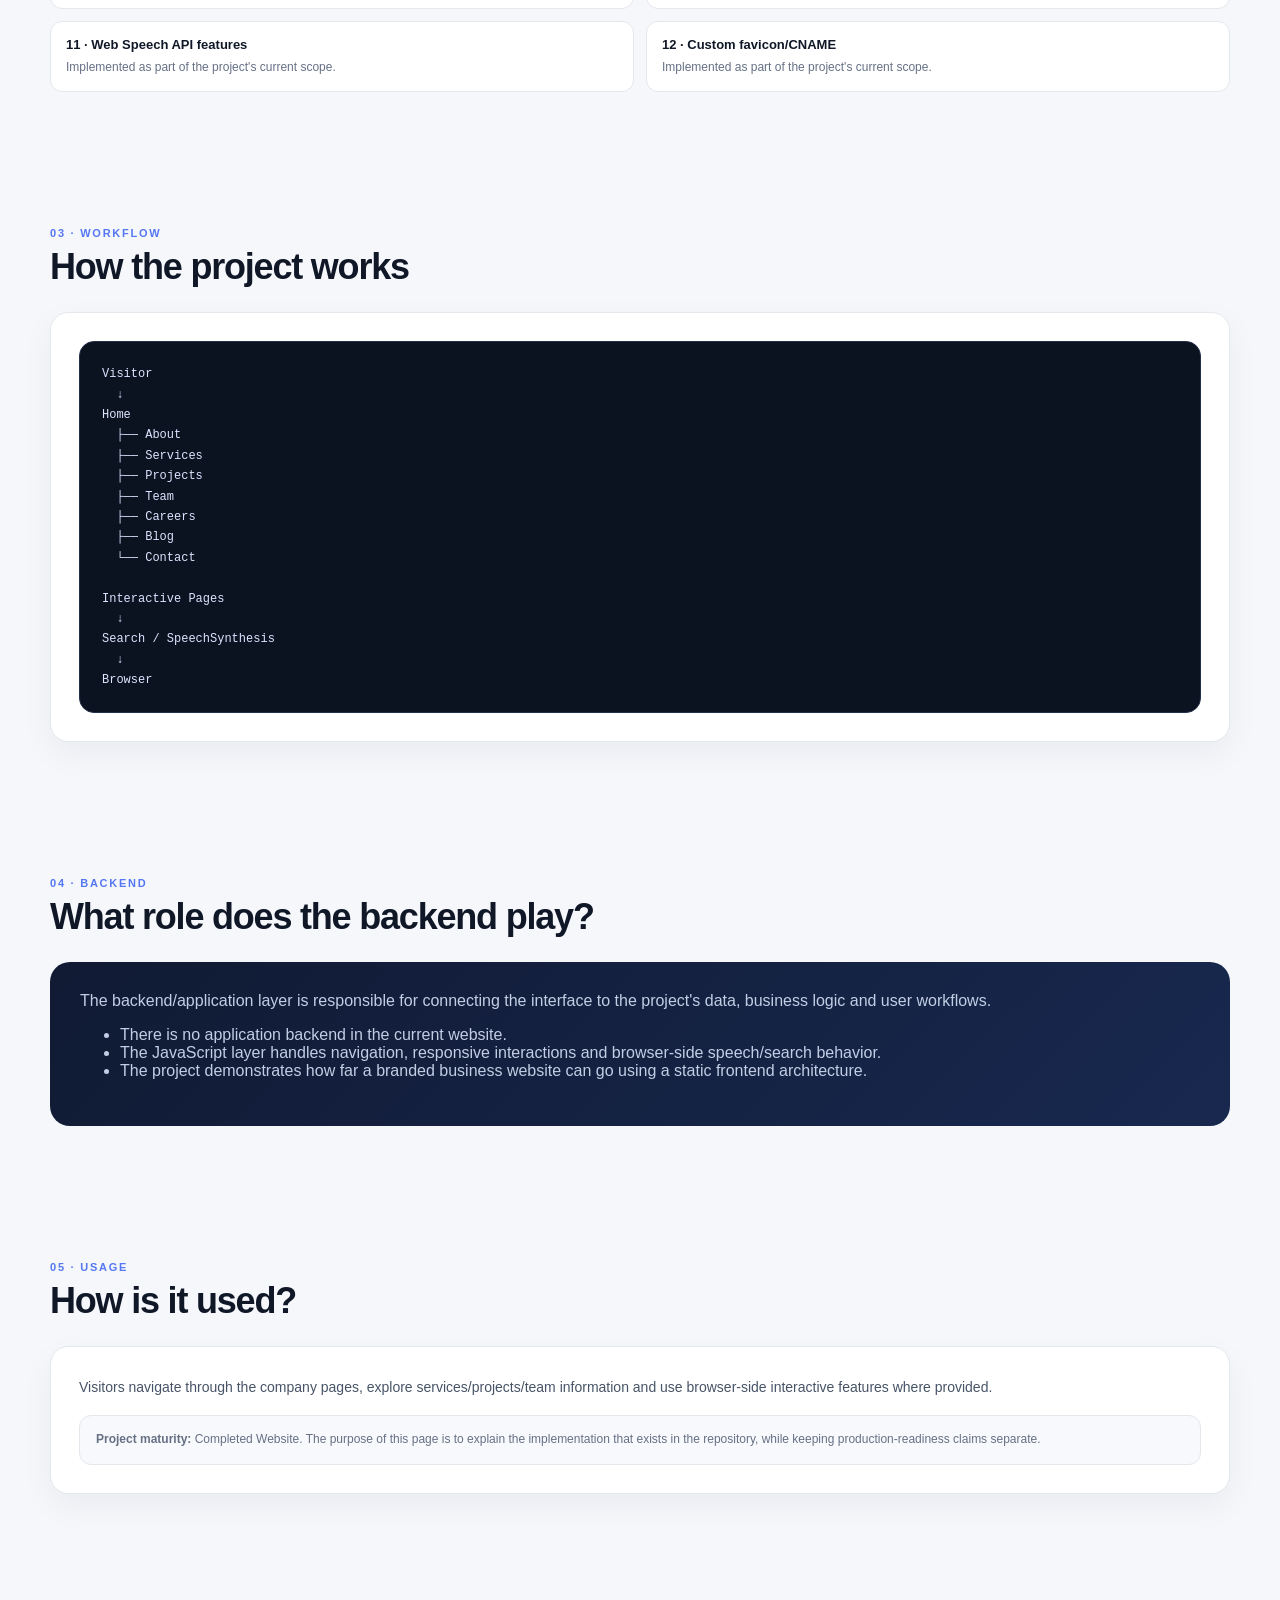
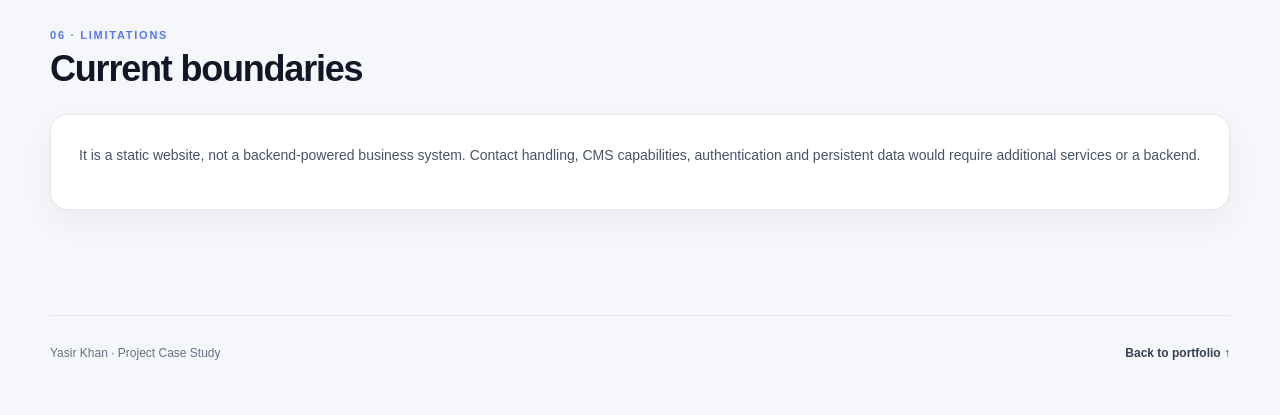
==== commit 7aa88f10: "Improve SEO metadata for Almontech" ====
--- a/projects/almontech.html
+++ b/projects/almontech.html
@@ -19,6 +19,9 @@
     </div>
   </header>
 
+  <div class="project-breadcrumbs project-shell" aria-label="Breadcrumb">
+    <a href="../index.html">Home</a><span>›</span><a href="../index.html#work">Projects</a><span>›</span><span>Almontech</span>
+  </div>
   <main class="project-shell">
     <section class="project-hero" data-reveal>
       <div>
--- a/styles.css
+++ b/styles.css
@@ -349,3 +349,74 @@
     font-size:10px;
   }
 }
+
+
+/* Clickable project cards / case-study links */
+.project-image-wrap{
+  display:block;
+  text-decoration:none;
+  cursor:pointer;
+}
+.image-link{
+  position:absolute;
+  z-index:3;
+  right:18px;
+  bottom:18px;
+  padding:8px 11px;
+  border:1px solid rgba(255,255,255,.22);
+  border-radius:999px;
+  background:rgba(8,10,16,.68);
+  color:#fff;
+  backdrop-filter:blur(8px);
+  font-size:10px;
+  font-weight:800;
+  letter-spacing:.03em;
+  opacity:0;
+  transform:translateY(6px);
+  transition:opacity .25s ease,transform .25s ease,background .25s ease;
+}
+.project-image-wrap:hover .image-link,
+.project-card:focus-within .image-link{
+  opacity:1;
+  transform:none;
+}
+.project-image-wrap:hover .project-image{
+  transform:scale(1.04);
+}
+.project-title-link{
+  color:inherit;
+  text-decoration:none;
+}
+.project-title-link:hover{
+  color:#5577f1;
+}
+.project-actions{
+  display:flex;
+  flex-direction:column;
+  align-items:flex-end;
+  justify-content:space-between;
+  gap:12px;
+  min-width:120px;
+}
+.project-details-link{
+  font-size:11px;
+  font-weight:900;
+  letter-spacing:.03em;
+  color:#5577f1;
+  text-decoration:none;
+  white-space:nowrap;
+}
+.project-details-link:hover{text-decoration:underline}
+.project-arrow{flex:0 0 auto}
+@media(max-width:640px){
+  .project-actions{
+    min-width:90px;
+  }
+  .image-link{
+    opacity:1;
+    transform:none;
+    right:12px;
+    bottom:12px;
+    padding:7px 9px;
+  }
+}
--- a/projects/project.css
+++ b/projects/project.css
@@ -0,0 +1,66 @@
+/* Shared project case-study pages */
+:root{
+  --p-bg:#f5f7fb; --p-card:#fff; --p-ink:#101828; --p-muted:#667085;
+  --p-line:#e4e7ec; --p-brand:#5577f1; --p-brand2:#8b67e9;
+  --p-dark:#0b1220; --p-dark2:#111827;
+}
+.project-page{background:var(--p-bg);color:var(--p-ink);min-height:100vh}
+.project-shell{width:min(1180px,calc(100% - 40px));margin:0 auto}
+.project-topbar{padding:20px 0;border-bottom:1px solid var(--p-line);background:rgba(255,255,255,.88);backdrop-filter:blur(12px);position:sticky;top:0;z-index:50}
+.project-topbar-inner{display:flex;align-items:center;justify-content:space-between;gap:20px}
+.project-back{display:inline-flex;align-items:center;gap:8px;color:#344054;text-decoration:none;font-size:13px;font-weight:800}
+.project-back:hover{color:var(--p-brand)}
+.project-top-actions{display:flex;gap:9px;flex-wrap:wrap}
+.project-top-actions a{padding:10px 13px;border:1px solid #d0d5dd;border-radius:10px;text-decoration:none;color:#344054;font-size:12px;font-weight:800;background:#fff}
+.project-top-actions a.primary{color:#fff;border-color:transparent;background:linear-gradient(110deg,#5275f5,#8865e9)}
+.project-hero{padding:72px 0 55px;display:grid;grid-template-columns:1.1fr .9fr;gap:55px;align-items:center}
+.project-kicker{font-size:11px;letter-spacing:.16em;text-transform:uppercase;color:#5577f1;font-weight:900}
+.project-hero h1{font:800 clamp(46px,6vw,76px)/1.02 var(--display);letter-spacing:-3px;margin:12px 0 18px}
+.project-lead{font-size:18px;line-height:1.75;color:#475467;max-width:64ch}
+.project-meta{display:flex;flex-wrap:wrap;gap:8px;margin-top:22px}
+.project-meta span{padding:8px 10px;border:1px solid #d9deea;border-radius:999px;background:#fff;color:#344054;font-size:11px;font-weight:800}
+.project-hero-art{border-radius:24px;overflow:hidden;border:1px solid #d9deea;background:#111827;box-shadow:0 28px 75px rgba(16,24,40,.15)}
+.project-hero-art img{width:100%;aspect-ratio:16/10;display:block;object-fit:cover}
+.project-section{padding:30px 0 105px}
+.project-grid{display:grid;grid-template-columns:repeat(2,minmax(0,1fr));gap:18px}
+.project-card-detail{background:#fff;border:1px solid var(--p-line);border-radius:18px;padding:28px;box-shadow:0 12px 32px rgba(16,24,40,.05)}
+.project-card-detail h2{margin:0 0 10px;font-size:25px;letter-spacing:-.5px}
+.project-card-detail h3{margin:0 0 8px;font-size:17px}
+.project-card-detail p,.project-card-detail li{color:#475467;line-height:1.75;font-size:14px}
+.project-card-detail ul{margin:10px 0 0;padding-left:20px}
+.project-card-detail.full{grid-column:1/-1}
+.project-section-heading{margin:0 0 24px}
+.project-section-heading .project-kicker{display:block;margin-bottom:7px}
+.project-section-heading h2{margin:0;font-size:36px;letter-spacing:-1.2px}
+.project-note{margin-top:15px;padding:14px 16px;border-radius:12px;background:#f8f9fc;border:1px solid var(--p-line);color:#667085;font-size:12px;line-height:1.65}
+.project-flow{margin:0;padding:22px;background:#0b1220;color:#dce4ff;border-radius:15px;overflow:auto;font:500 12px/1.7 ui-monospace,SFMono-Regular,Menlo,monospace;border:1px solid #22304a;white-space:pre-wrap}
+.project-stack{display:grid;grid-template-columns:repeat(3,minmax(0,1fr));gap:10px;margin-top:14px}
+.project-stack div{padding:14px;border:1px solid var(--p-line);border-radius:12px;background:#fbfcfe}
+.project-stack strong{display:block;font-size:12px;margin-bottom:4px}
+.project-stack span{color:#667085;font-size:11px;line-height:1.45}
+.project-backend{background:linear-gradient(135deg,#101a33,#18284f);color:#fff;border-radius:20px;padding:30px}
+.project-backend p,.project-backend li{color:#c3cee5}
+.project-backend h2{color:#fff}
+.project-feature-list{display:grid;grid-template-columns:repeat(2,minmax(0,1fr));gap:12px;margin-top:15px}
+.project-feature-list div{padding:15px;border:1px solid #e4e7ec;border-radius:12px;background:#fff}
+.project-feature-list strong{display:block;font-size:13px;margin-bottom:5px}
+.project-feature-list span{font-size:12px;color:#667085;line-height:1.55}
+.project-footer{padding:30px 0 55px;border-top:1px solid var(--p-line);display:flex;justify-content:space-between;gap:20px;align-items:center;color:#667085;font-size:12px}
+.project-footer a{color:#344054;font-weight:800;text-decoration:none}
+.status-badge{display:inline-flex;align-items:center;gap:7px;padding:8px 10px;border-radius:999px;background:#eff4ff;color:#315dde;font-size:10px;font-weight:900;letter-spacing:.08em}
+.status-badge.experimental{background:#fff4e8;color:#b45309}
+.status-badge.foundation{background:#f4f2ff;color:#6941c6}
+@media(max-width:900px){
+  .project-hero{grid-template-columns:1fr;gap:30px}
+  .project-grid{grid-template-columns:1fr}
+  .project-card-detail.full{grid-column:auto}
+  .project-stack,.project-feature-list{grid-template-columns:1fr}
+}
+@media(max-width:640px){
+  .project-shell{width:min(100% - 28px,1180px)}
+  .project-topbar-inner{align-items:flex-start;flex-direction:column}
+  .project-hero{padding-top:48px}.project-hero h1{letter-spacing:-2px}
+  .project-lead{font-size:16px}
+  .project-card-detail{padding:22px}
+  .project-footer{flex-direction:column;align-items:flex-start}
+}
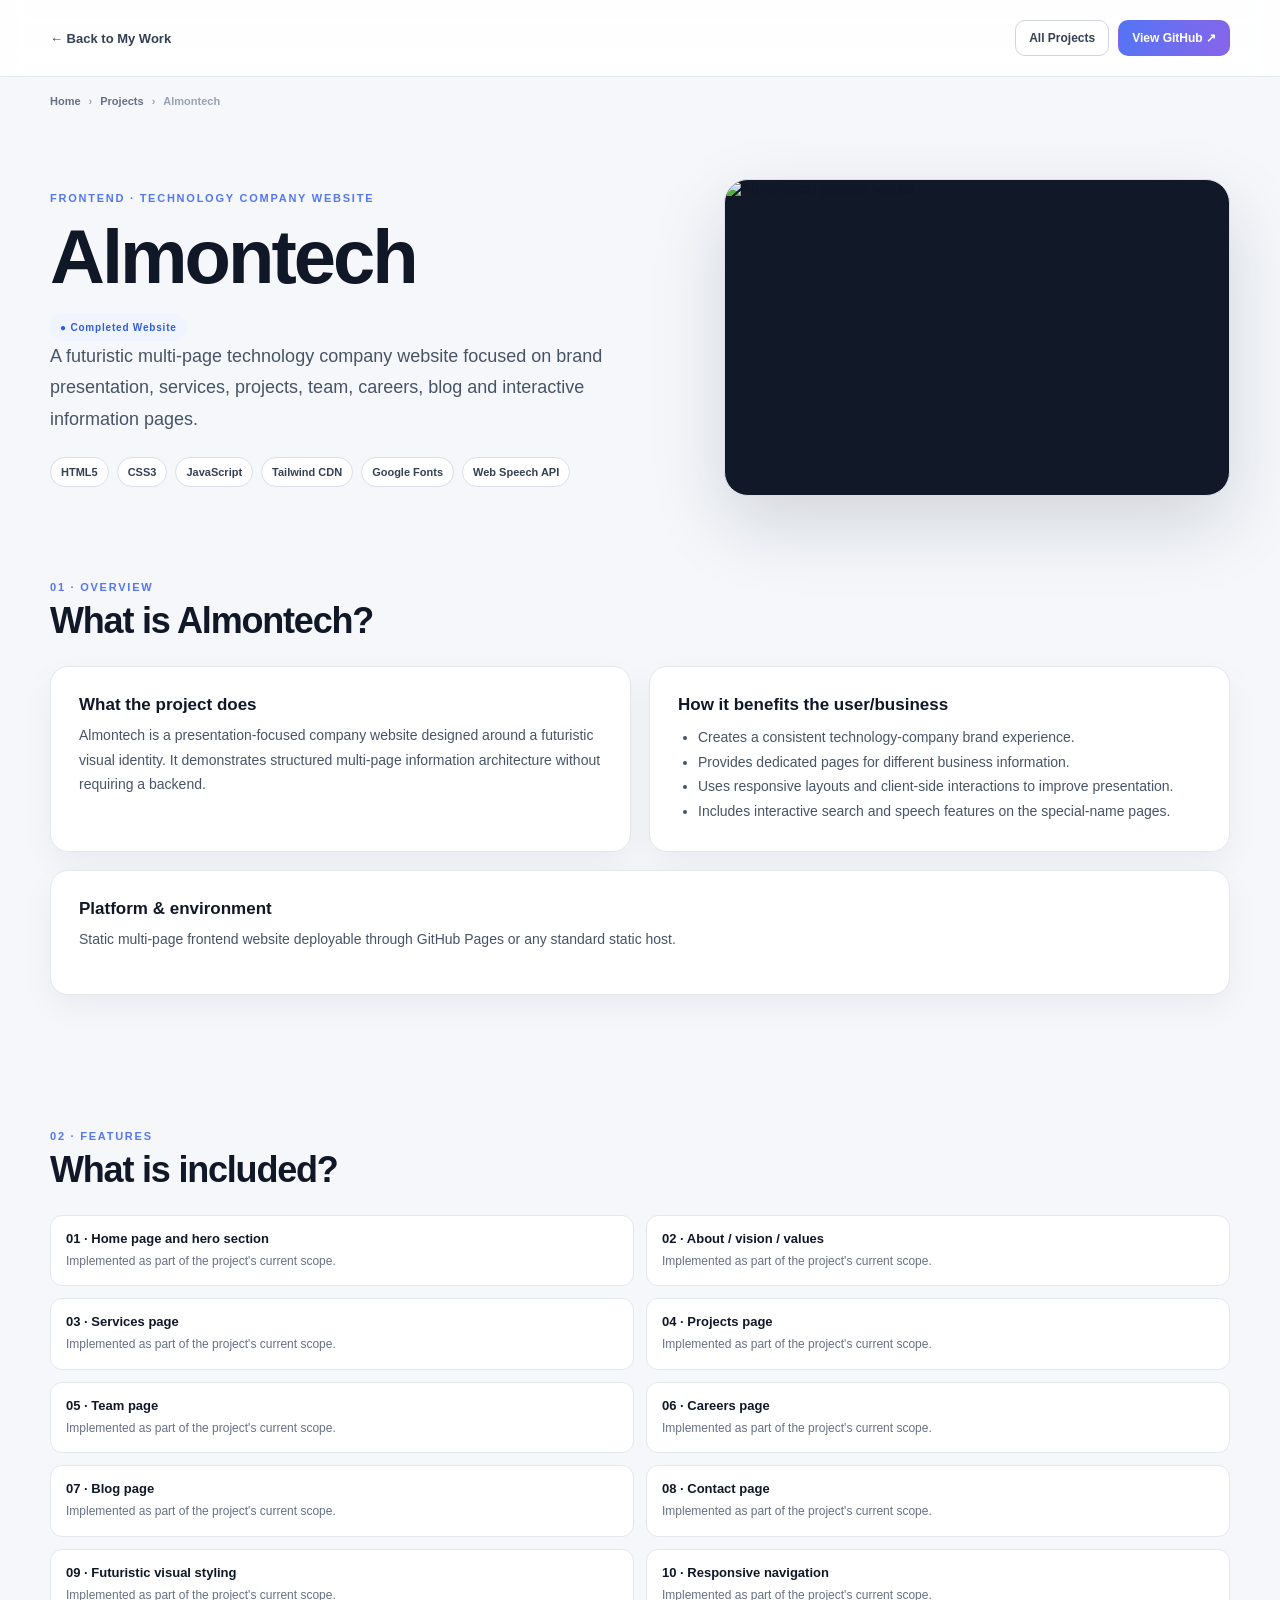
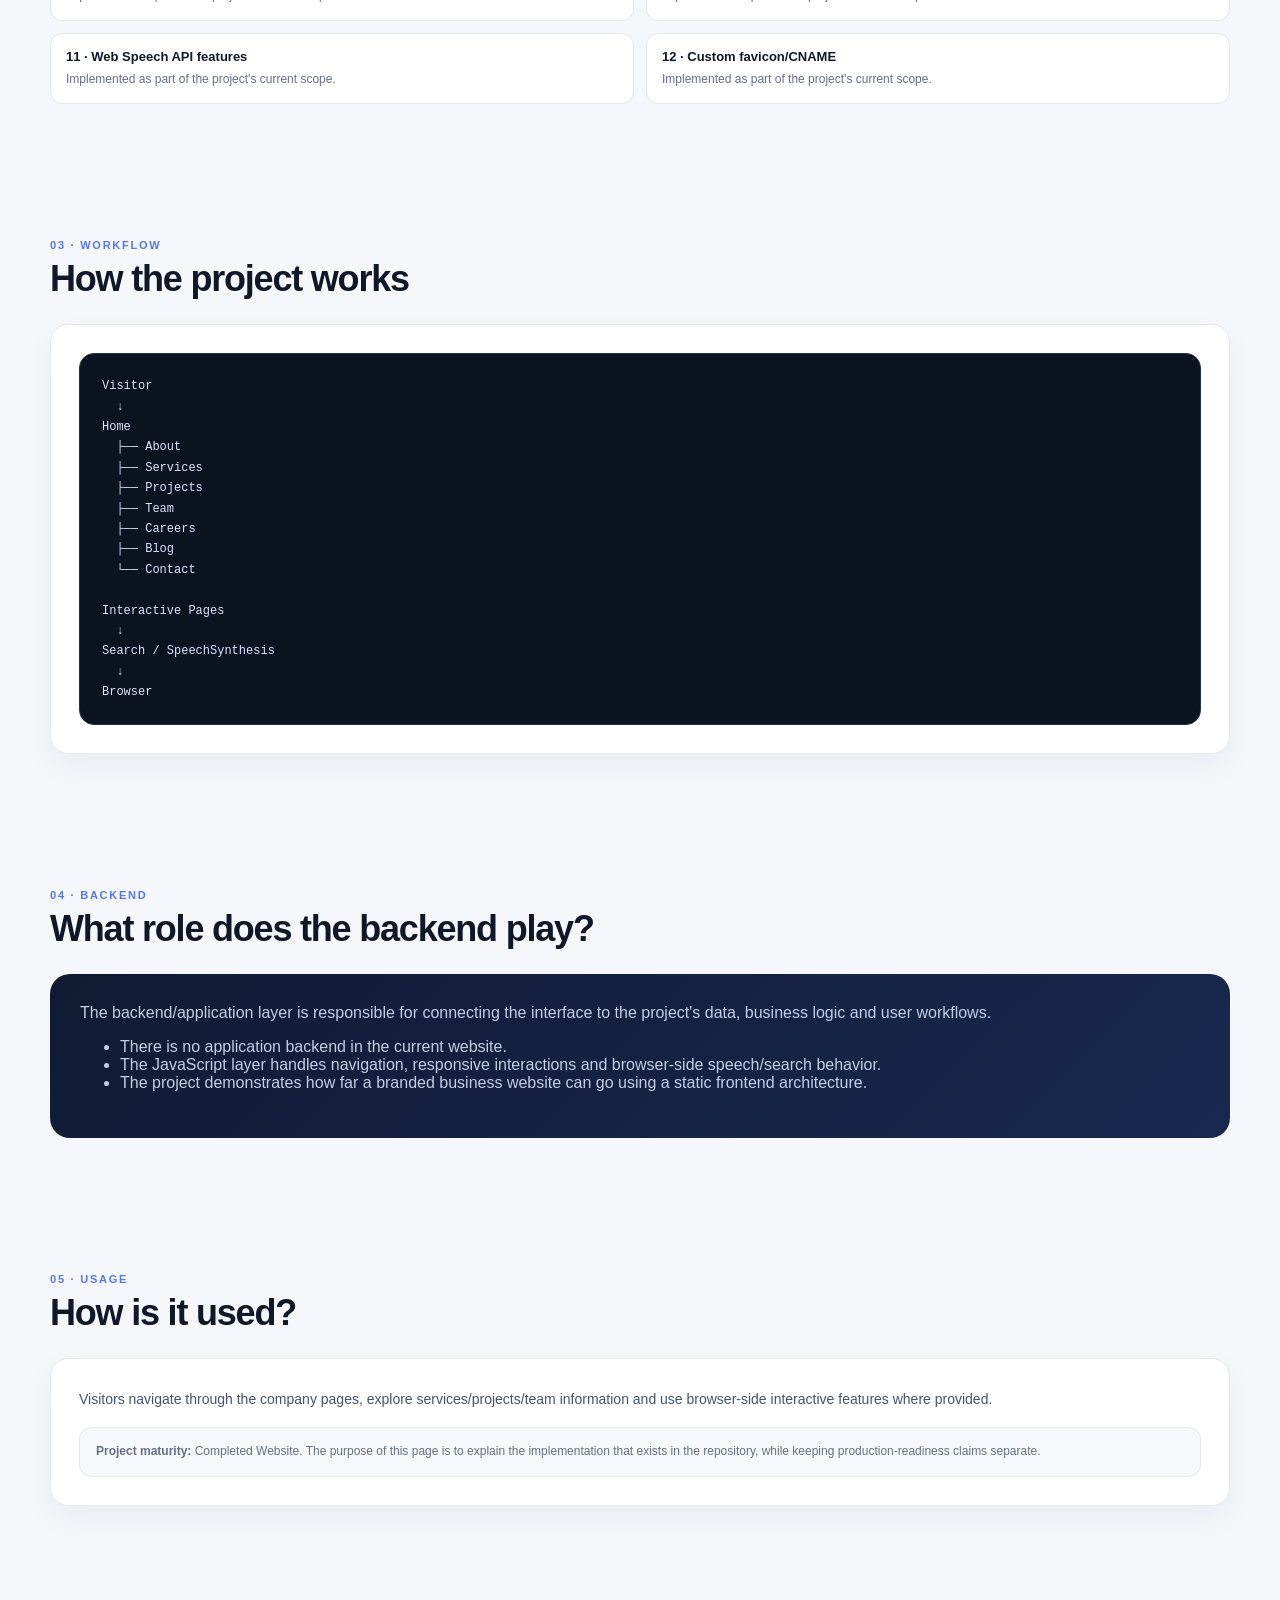
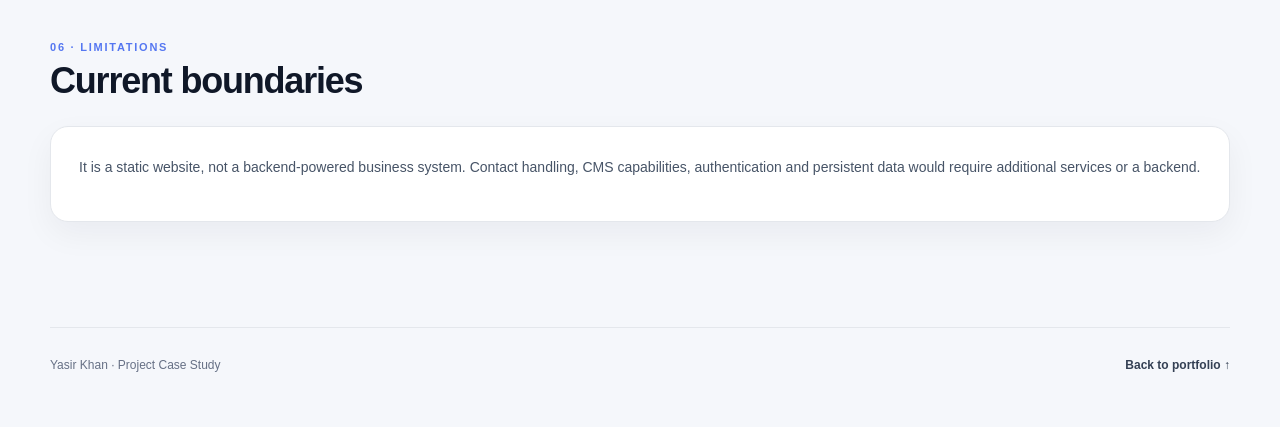
==== commit 17b97198: "Optimize Almontech SEO metadata" ====
--- a/projects/almontech.html
+++ b/projects/almontech.html
@@ -3,8 +3,22 @@
 <head>
   <meta charset="UTF-8">
   <meta name="viewport" content="width=device-width,initial-scale=1.0">
-  <meta name="description" content="Almontech — Yasir Khan project case study: what it is, how it works, technology stack, workflow and backend role.">
-  <title>Almontech | Yasir Khan Portfolio</title>
+  <meta name="author" content="Yasir Khan">
+  <meta name="robots" content="index,follow,max-image-preview:large">
+  <link rel="canonical" href="https://yasirkhan.in/projects/almontech.html">
+  <meta property="og:type" content="website">
+  <meta property="og:title" content="Almontech | Technology Company Website | Yasir Khan">
+  <meta property="og:description" content="Explore Almontech, a futuristic multi-page technology company website built with HTML, CSS and JavaScript.">
+  <meta property="og:url" content="https://yasirkhan.in/projects/almontech.html">
+  <meta property="og:site_name" content="Yasir Khan Portfolio">
+  <meta name="twitter:card" content="summary">
+  <meta name="twitter:title" content="Almontech | Technology Company Website | Yasir Khan">
+  <meta name="twitter:description" content="Explore Almontech, a futuristic multi-page technology company website built with HTML, CSS and JavaScript.">
+  <script type="application/ld+json">
+  {"@context":"https://schema.org","@type":"WebPage","name":"Almontech | Technology Company Website | Yasir Khan","description":"Explore Almontech, a futuristic multi-page technology company website built with HTML, CSS and JavaScript.","url":"https://yasirkhan.in/projects/almontech.html","isPartOf":{"@type":"WebSite","name":"Yasir Khan Portfolio","url":"https://yasirkhan.in/"},"about":{"@type":"Person","name":"Yasir Khan","url":"https://yasirkhan.in/"}}
+  </script>
+  <meta name="description" content="Explore Almontech, a futuristic multi-page technology company website built with HTML, CSS and JavaScript.">
+  <title>Almontech | Technology Company Website | Yasir Khan</title>
   <link rel="stylesheet" href="../styles.css">
   <link rel="stylesheet" href="project.css">
 </head>
--- a/projects/project.css
+++ b/projects/project.css
@@ -63,4 +63,25 @@
   .project-lead{font-size:16px}
   .project-card-detail{padding:22px}
   .project-footer{flex-direction:column;align-items:flex-start}
-}+}
+
+/* SEO-friendly visible breadcrumbs */
+.project-breadcrumbs{
+  padding-top:18px;
+  display:flex;
+  align-items:center;
+  gap:8px;
+  color:#98a2b3;
+  font-size:11px;
+  font-weight:700;
+}
+.project-breadcrumbs a{
+  color:#667085;
+  text-decoration:none;
+}
+.project-breadcrumbs a:hover{
+  color:#5577f1;
+}
+.project-breadcrumbs span{
+  color:#98a2b3;
+}
